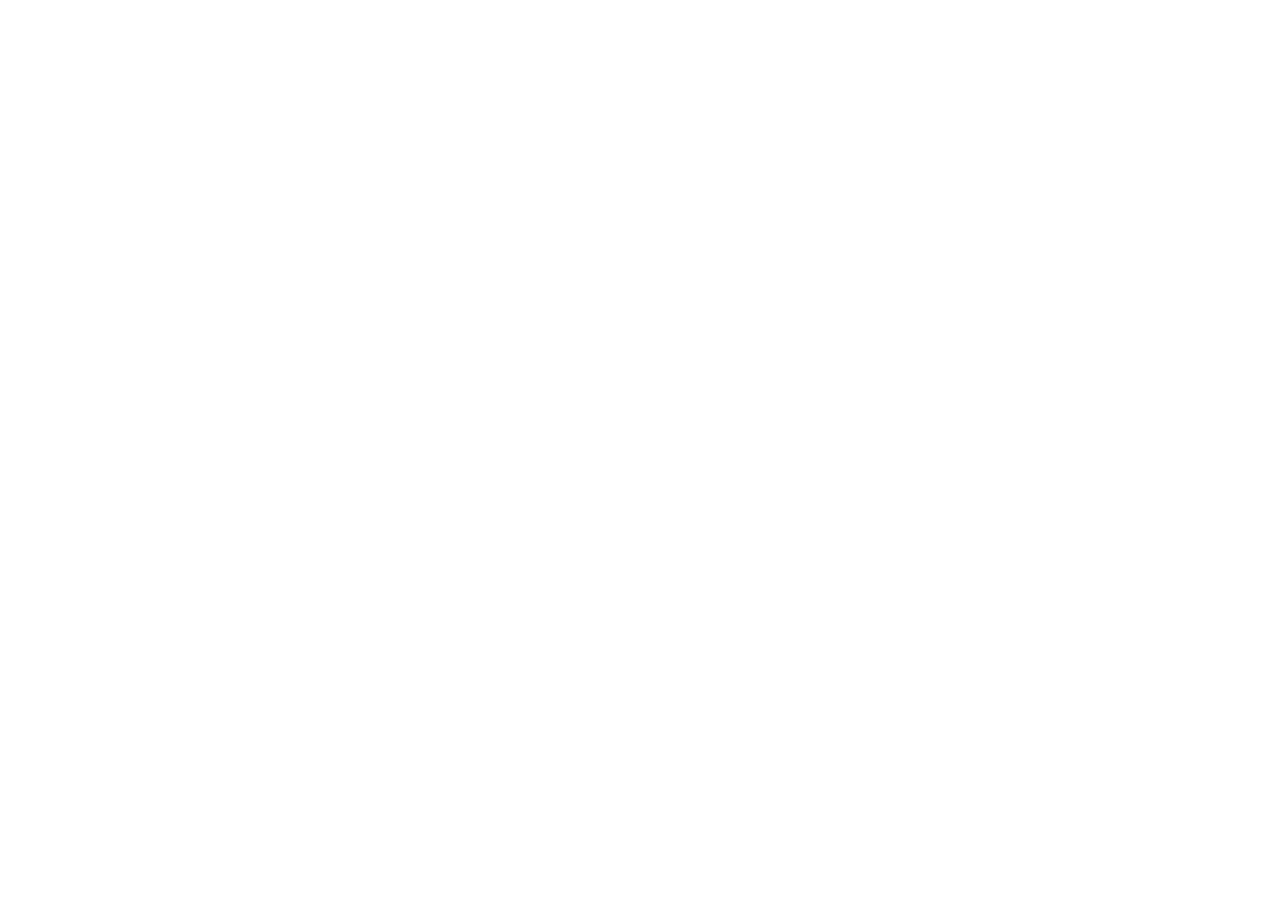
==== index.html @ 74b9115d "skeleton" ====
<!DOCTYPE html>
<html lang="en">
    <head>
        <meta charset="utf-8">
        <meta name="viewport" content="width = device-width, initial-scale=1"/>
        <title>LIFE - Home</title>
        <link rel="stylesheet" href="life.css">
    </head>

    <body>
        
    </body>
</html>
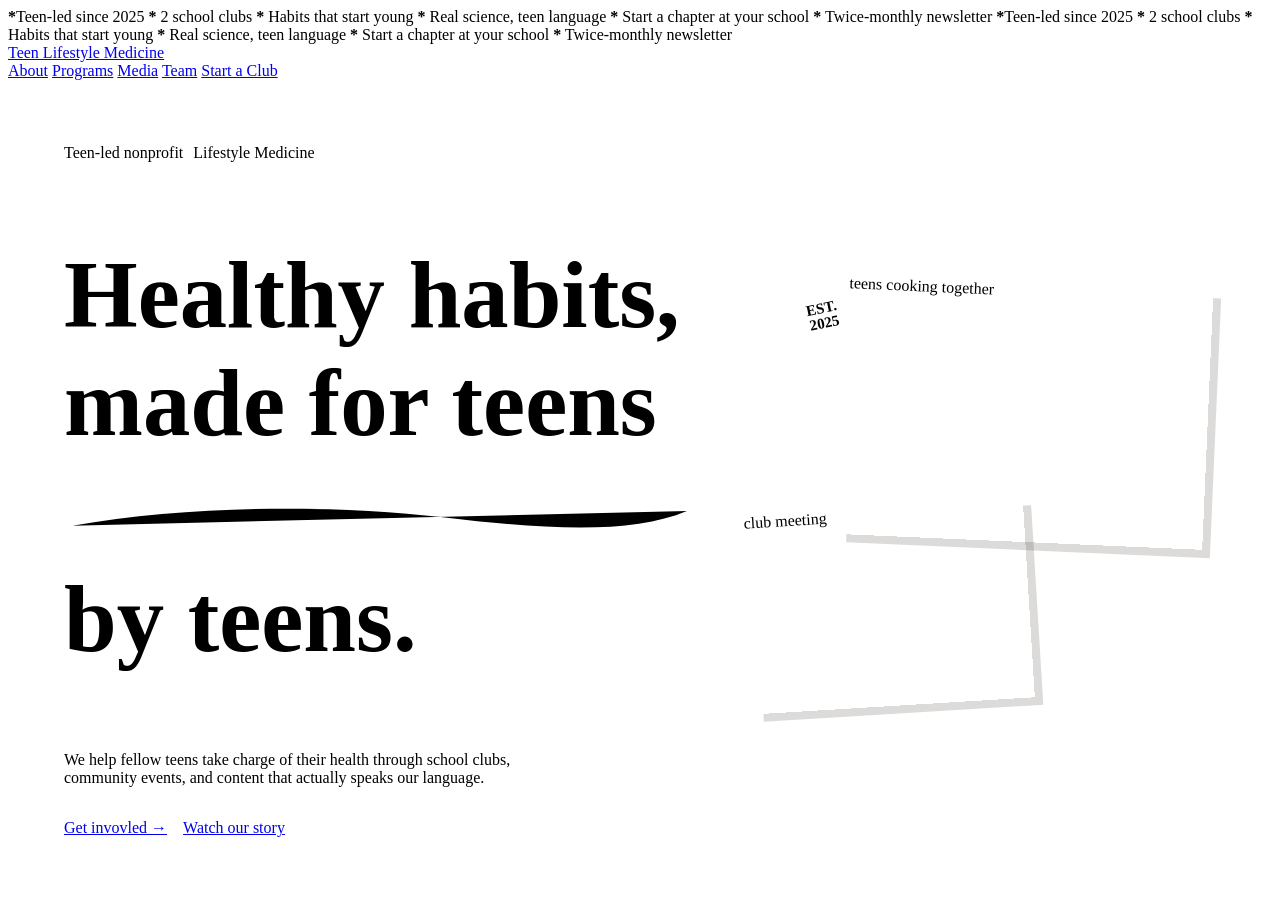
==== commit 169bf74c: "computer decided to be a little shart so i deleted the folder and re cloned it" ====
--- a/index.html
+++ b/index.html
@@ -8,6 +8,53 @@
     </head>
 
     <body>
-        
+        <div class="ticker" aria-hidden="true">
+            <div class="run">
+                <span><b>*</b>Teen-led since 2025 <b>*</b> 2 school clubs <b>*</b> Habits that start young <b>*</b> Real science, teen language <b>*</b> Start a chapter at your school <b>*</b> Twice-monthly newsletter</span>
+                <span><b>*</b>Teen-led since 2025 <b>*</b> 2 school clubs <b>*</b> Habits that start young <b>*</b> Real science, teen language <b>*</b> Start a chapter at your school <b>*</b> Twice-monthly newsletter</span>
+            </div>
+        </div>
+
+        <header class="wrap head">
+            <a class="brand" href="index.html"><span class="mark"></span>Teen Lifestyle Medicine</a>
+            <nav class="nav">
+                <a class="hide-sm" href="about.html">About</a>
+                <a class="hide-sm" href="programs.html">Programs</a>
+                <a class="has-dot" href="media.html">Media</a>
+                <a class="hide-sm" href="team.html">Team</a>
+                <a class="btn sm" href="start-a-club.html">Start a Club</a>
+            </nav>
+        </header>
+
+        <section class="wrap" style="padding:64px 56px 40px; display:grid;grid-template-columns: 1.15fr .85fr; gap:54px;align-items: center;">
+            <div>
+                <div class="rise d1" style="display:flex;gap:10px;margin-bottom:26px;">
+                    <span class="sticker"><span class="dot"></span>Teen-led nonprofit</span>
+                    <span class="sticker sage"><span class="dot"></span>Lifestyle Medicine</span>
+                </div>
+                <h1 class="display rise d2" style="font-size:clamp(50px,7.4vw,98px);">
+                    Healthy habits,<br/>
+                    <span class="mark-u">made for teens<svg viewBox="0 0 300 24" preserveAspectRatio="none"><path d="M4 16 C 60 6, 130 6, 180 12 S 270 20, 296 9" /></svg></span><br />
+                    <span style="color:var(--coral);">by teens.</span>
+                </h1>
+                <p class="lead rised d3" style="margin:30px 0 32px;max-width: 480px;">
+                    We help fellow teens take charge of their health through school clubs, community events, and content that actually speaks our language.
+                </p>
+                <div class="rise d4" style="display:flex;gap:16px;flex-wrap:wrap;align-items:center;">
+                    <a class="btn" href="start-a-club.html">Get invovled →</a>
+                    <a class="btn cream" href="#">Watch our story</a>
+                </div>
+            </div>
+
+            <div class="rise d3" style="position:relative;height:430px;">
+                <div class="photo" style="position:absolute;top:6px;right:8px;width:78%;height:260px;transform:rotate(2.5deg);box-shadow:8px 8px 0 rgba(42,33,27,.16);">
+                    <div class="tape"></div>teens cooking together
+                </div>
+                <div class="photo alt" style="position:absolute;bottom:0;left:0;width:60%;height:200px;transform:rotate(-3.5deg);box-shadow:8px 8px 0 rgba(42,33,27,.16);">
+                    <div class="tape" style="background:rgba(111,163,131,.5);"></div>club meeting
+                </div>
+                <div style="position:absolute;top:-6px;left:6%;background:var(--coral);color:var(--cream);border:2px solid var(--ink);border-radius:50%;width:92px;height:92px;display:flex;align-items:center;justify-content:center;text-align:center;font-family:var(--disp);font-weight:800;font-size:15px;line-height:1;transform:rotate(-12deg);box-shadow:4px 4px 0 var(--ink);">EST.<br />2025</div>
+            </div>
+        </section>
     </body>
 </html>
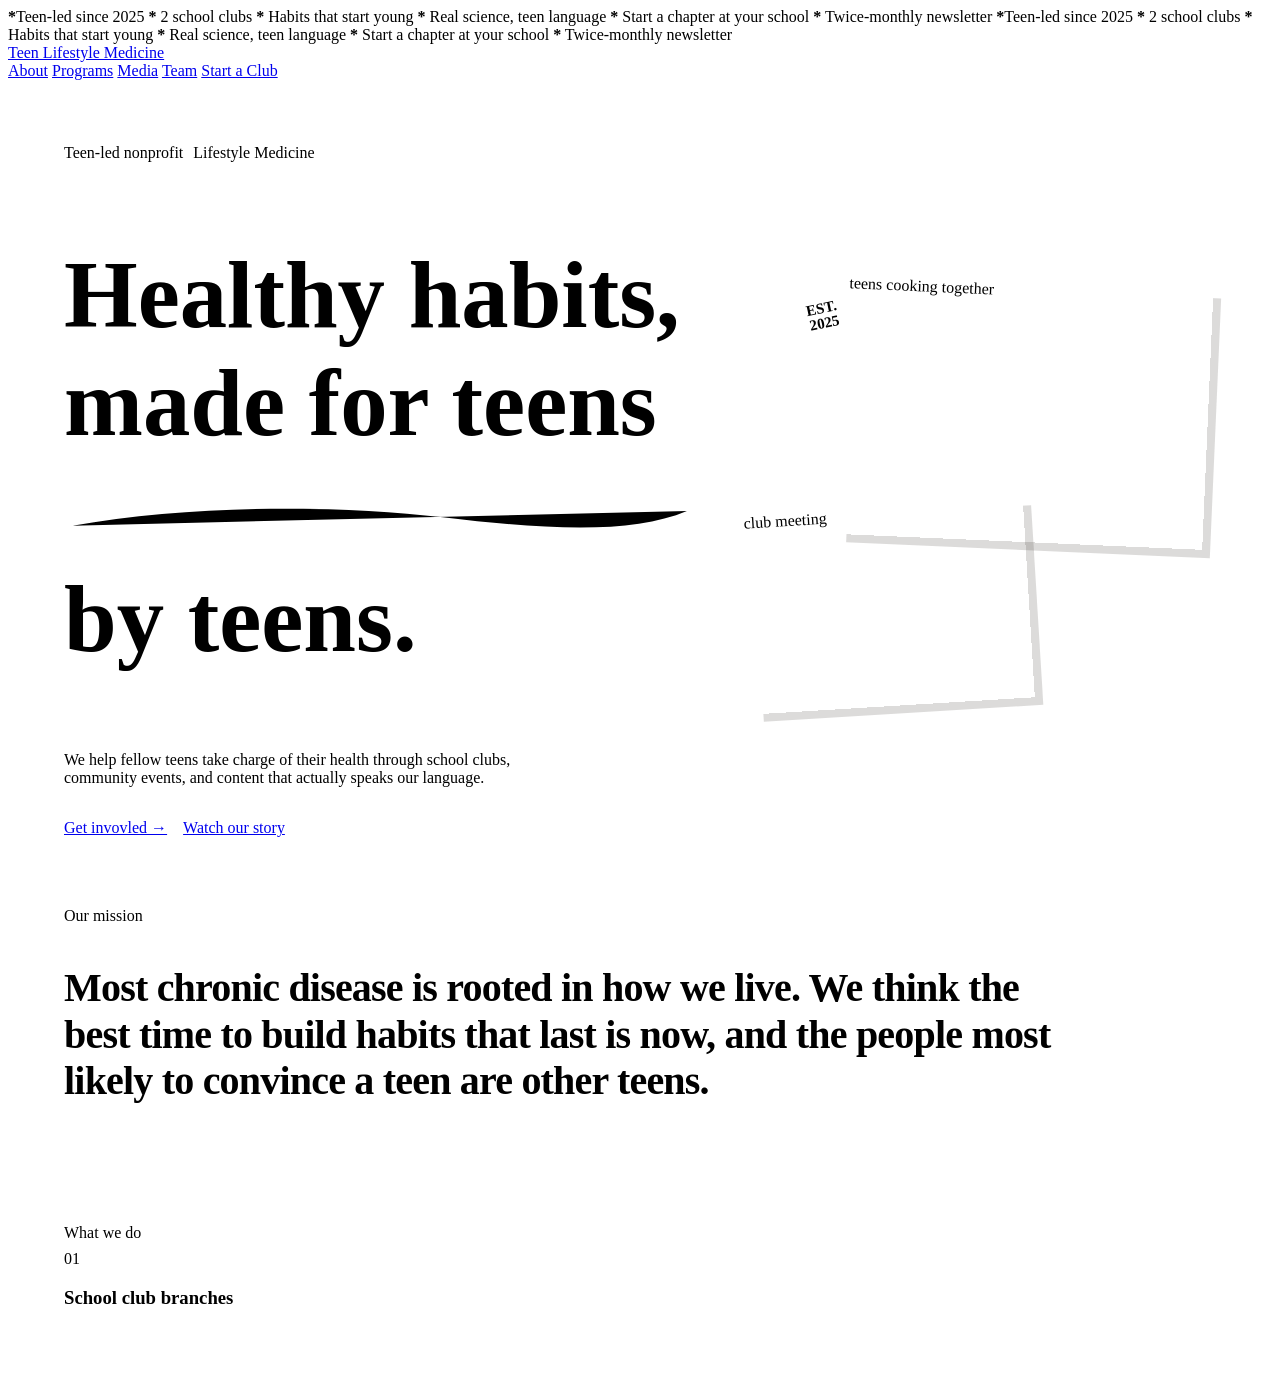
==== commit d4ed5765: "iajwfi wejfaiefjawif aje fja fjafj" ====
--- a/index.html
+++ b/index.html
@@ -8,6 +8,7 @@
     </head>
 
     <body>
+        <!--ticker-->
         <div class="ticker" aria-hidden="true">
             <div class="run">
                 <span><b>*</b>Teen-led since 2025 <b>*</b> 2 school clubs <b>*</b> Habits that start young <b>*</b> Real science, teen language <b>*</b> Start a chapter at your school <b>*</b> Twice-monthly newsletter</span>
@@ -15,6 +16,7 @@
             </div>
         </div>
 
+        <!--header-->
         <header class="wrap head">
             <a class="brand" href="index.html"><span class="mark"></span>Teen Lifestyle Medicine</a>
             <nav class="nav">
@@ -26,6 +28,7 @@
             </nav>
         </header>
 
+        <!--block intro thingy-->
         <section class="wrap" style="padding:64px 56px 40px; display:grid;grid-template-columns: 1.15fr .85fr; gap:54px;align-items: center;">
             <div>
                 <div class="rise d1" style="display:flex;gap:10px;margin-bottom:26px;">
@@ -56,5 +59,24 @@
                 <div style="position:absolute;top:-6px;left:6%;background:var(--coral);color:var(--cream);border:2px solid var(--ink);border-radius:50%;width:92px;height:92px;display:flex;align-items:center;justify-content:center;text-align:center;font-family:var(--disp);font-weight:800;font-size:15px;line-height:1;transform:rotate(-12deg);box-shadow:4px 4px 0 var(--ink);">EST.<br />2025</div>
             </div>
         </section>
+
+<!--mission line-->
+        <section class="wrap" id="about" style="padding:30px 56px 56px;">
+            <div class="rule" style="margin-bottom: 26px;"><span class="kicker">Our mission</span></div>
+            <p class="display" style="font-size:clamp(26px,3.3vw,40px);font-weight:700;line-height:1.16;max-width:1000px;letter-spacing:-.02em;">
+                Most chronic disease is rooted in how we live. We think the best time to build habits that last is <span style="color:var(--coral-deep);">now</span>, and the people most likely to convince a teen are <span style="color:var(--coral-deep);">other teens.</span>
+            </p>
+        </section>
+
+<!--what we do type shi-->
+        <section class="wrap" id="do" style="padding:24px 56px 64px;">
+            <div class="rule" style="margin-bottom:8px;"><span class="kicker">What we do</span></div>
+            <div class="row">
+                <div class="num">01</div>
+                <div>
+                    <h3>School club branches</h3>
+                </div>
+            </div>
+        </section>
     </body>
 </html>
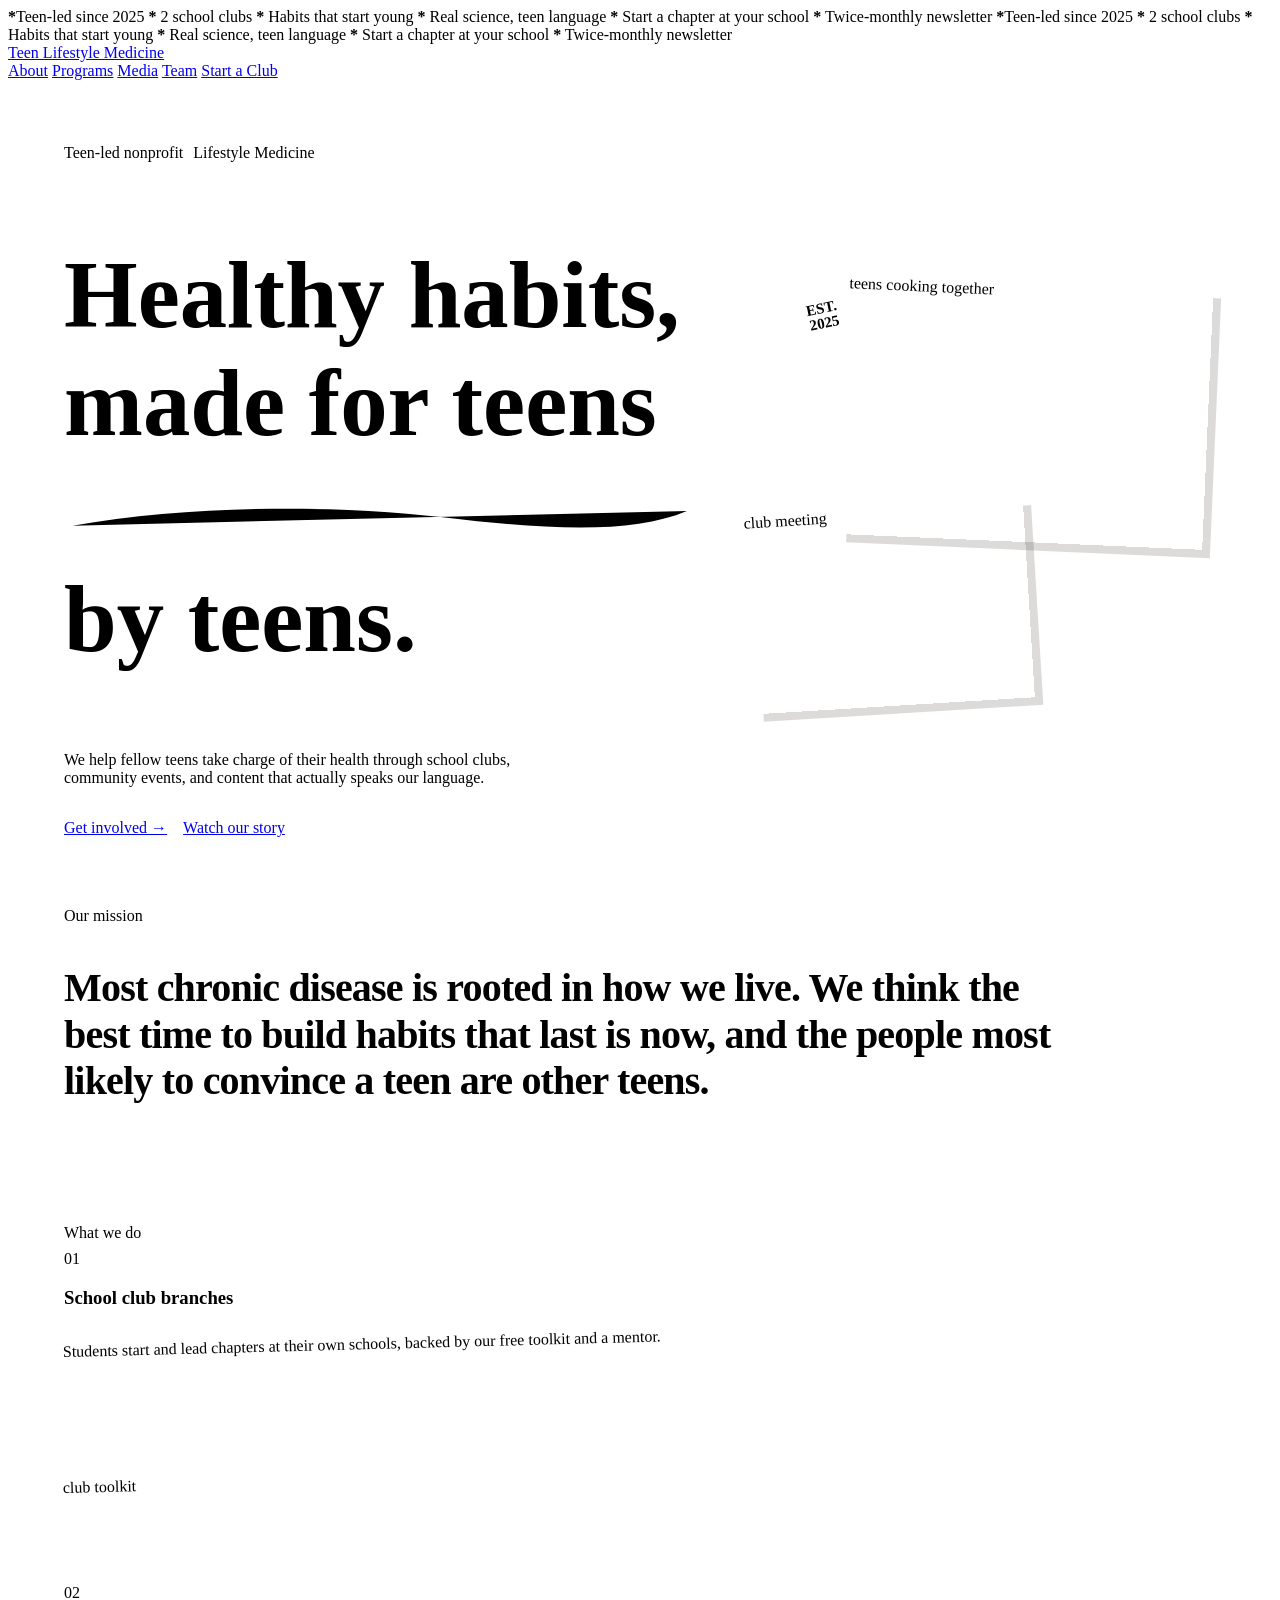
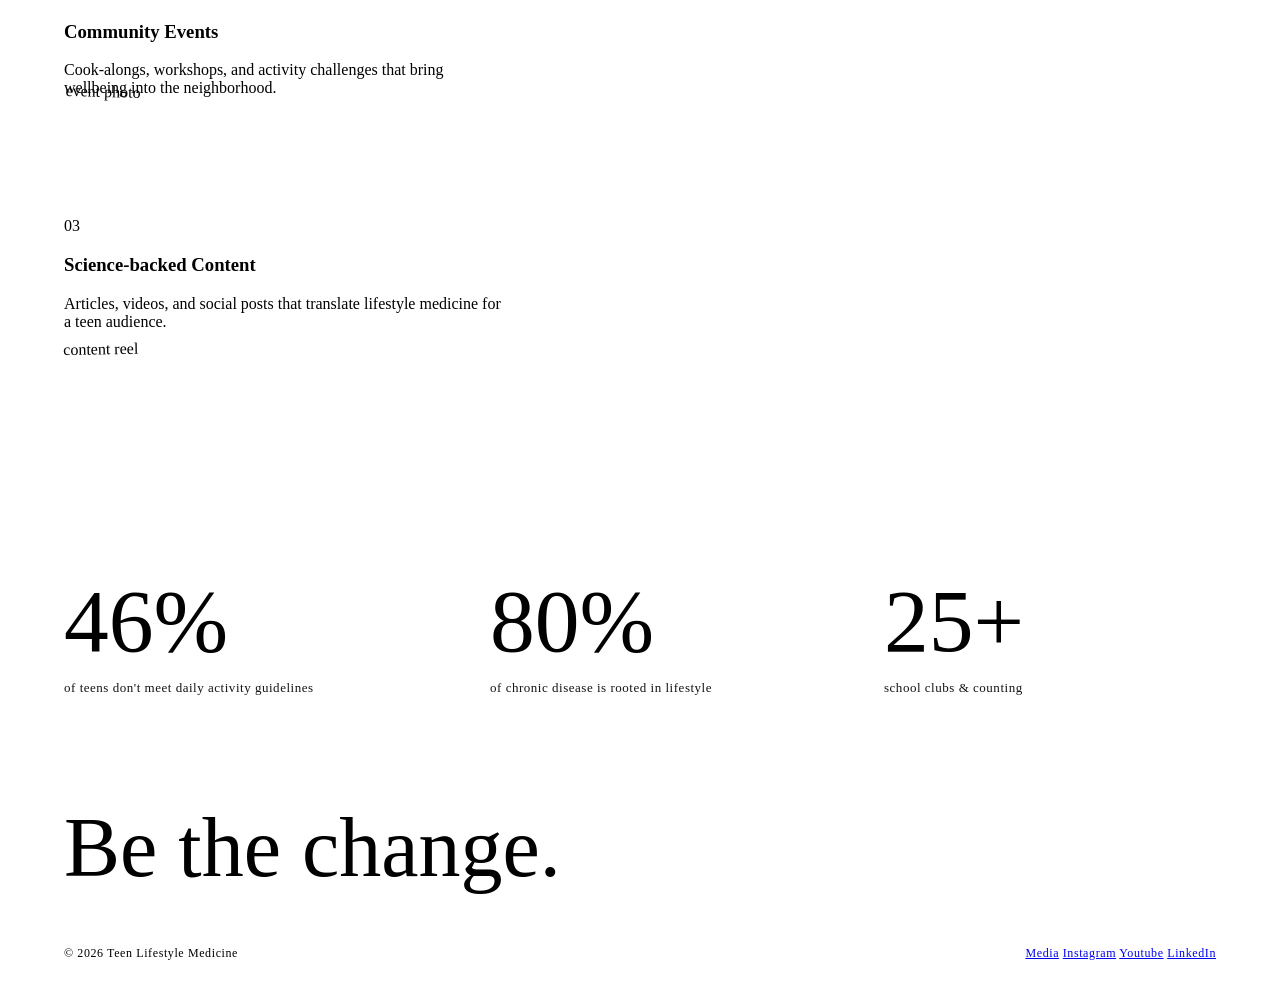
==== commit c9ac1e15: "eff me bro the branches diverged and i had to restart the file creation AGAIN anyways i also died tr" ====
--- a/index.html
+++ b/index.html
@@ -44,7 +44,7 @@
                     We help fellow teens take charge of their health through school clubs, community events, and content that actually speaks our language.
                 </p>
                 <div class="rise d4" style="display:flex;gap:16px;flex-wrap:wrap;align-items:center;">
-                    <a class="btn" href="start-a-club.html">Get invovled →</a>
+                    <a class="btn" href="start-a-club.html">Get involved →</a>
                     <a class="btn cream" href="#">Watch our story</a>
                 </div>
             </div>
@@ -75,8 +75,63 @@
                 <div class="num">01</div>
                 <div>
                     <h3>School club branches</h3>
+                    <p class="muted" style="height:120px;transform:rotate(-1.5deg);">Students start and lead chapters at their own schools, backed by our free toolkit and a mentor.</p>
+                </div>
+                <div class="photo" style="height: 120px;transform:rotate(-1.5deg);">club toolkit</div>
+            </div>
+            <div class="row">
+                <div class="num" style="color:var(--marigold);">02</div>
+                <div>
+                    <h3>Community Events</h3>
+                    <p class="muted" style="margin:0;max-width:440px;"> Cook-alongs, workshops, and activity challenges that bring wellbeing into the neighborhood.</p>
+                </div>
+                <div class="photo alt" style="height:120px;transform:rotate(1.5deg);">event photo</div>
+            </div>
+            <div class="row" style="border-bottom:2px solid var(--ink);">
+                <div class="num" style="color:var(--sage);">03</div>
+                <div>
+                    <h3>Science-backed Content</h3>
+                    <p class="muted" style="margin:0;max-width:440px;">Articles, videos, and social posts that translate lifestyle medicine for a teen audience.</p>
+                </div>
+                <div class="photo" style="height:120px;transform:rotate(-1deg);">content reel</div>
+            </div>
+        </section>
+
+        <!--stats section-->
+        <section style="background:var(--coral);border-top:2px solid var(--ink);border-bottom:2px solid var(--ink);color:var(--cream);">
+            <div class="wrap" style="padding:54px 56px; display:grid;grid-template-columns: repeat(3,1fr);gap:30px;">
+                <div>
+                    <div class="display" style="font-size:clamp(56px,7vw,92px);">46%</div>
+                    <div style="font-family:var(--mono);font-size:13px;letter-spacing:.04em;line-height:1.5;margin-top:6px;opacity:.92;">of teens don't meet daily activity guidelines</div>
+                </div>
+                <div style="border-left:2px solid rgba(255,252,247,.4);padding-left:30px;">
+                    <div class="display" style="font-size:clamp(56px,7vw,92px);">80%</div>
+                    <div style="font-family:var(--mono);font-size:13px;letter-spacing:.04em;line-height:1.5;margin-top:6px;opacity:.92;">of chronic disease is rooted in lifestyle</div>
+                </div>
+                <div style="border-left:2px solid rgba(255,252,247,.4);padding-left:30px;">
+                    <div class="display" style="font-size:clamp(56px,7vw,92px);">25+</div>
+                    <div style="font-family:var(--mono);font-size:13px;letter-spacing:.04em;line-height:1.5;margin-top:6px;opacity:.92;">school clubs &amp; counting</div>
                 </div>
             </div>
         </section>
+
+        <!--prob adding newsletter here later-->
+
+        <!--footer-->
+        <footer style="border-top:2px solid var(--ink);">
+            <div class="wrap" style="padding:48px 56px 30px;">
+                <div class="foot-word" style="font-size:clamp(40px,7vw,84px);">Be the change.</div>
+                <div style="display:flex;justify-content:space-between;align-items:center;margin-top:28px;padding-top:22px;border-top:2px solid var(--line);flex-wrap:wrap;gap:14px;font-family:var(--mono);font-size:12px;letter-spacing:.05em;color:var(--sub);">
+                    <span>© 2026 Teen Lifestyle Medicine</span>
+                    <span style="display:flfex;gap:20px;">
+                        <a href="media.html">Media</a>
+                        <a href="#">Instagram</a>
+                        <a href="#">Youtube</a>
+                        <a href="#">LinkedIn</a>
+                    </span>
+                </div>
+            </div>
+        </footer>
+
     </body>
 </html>
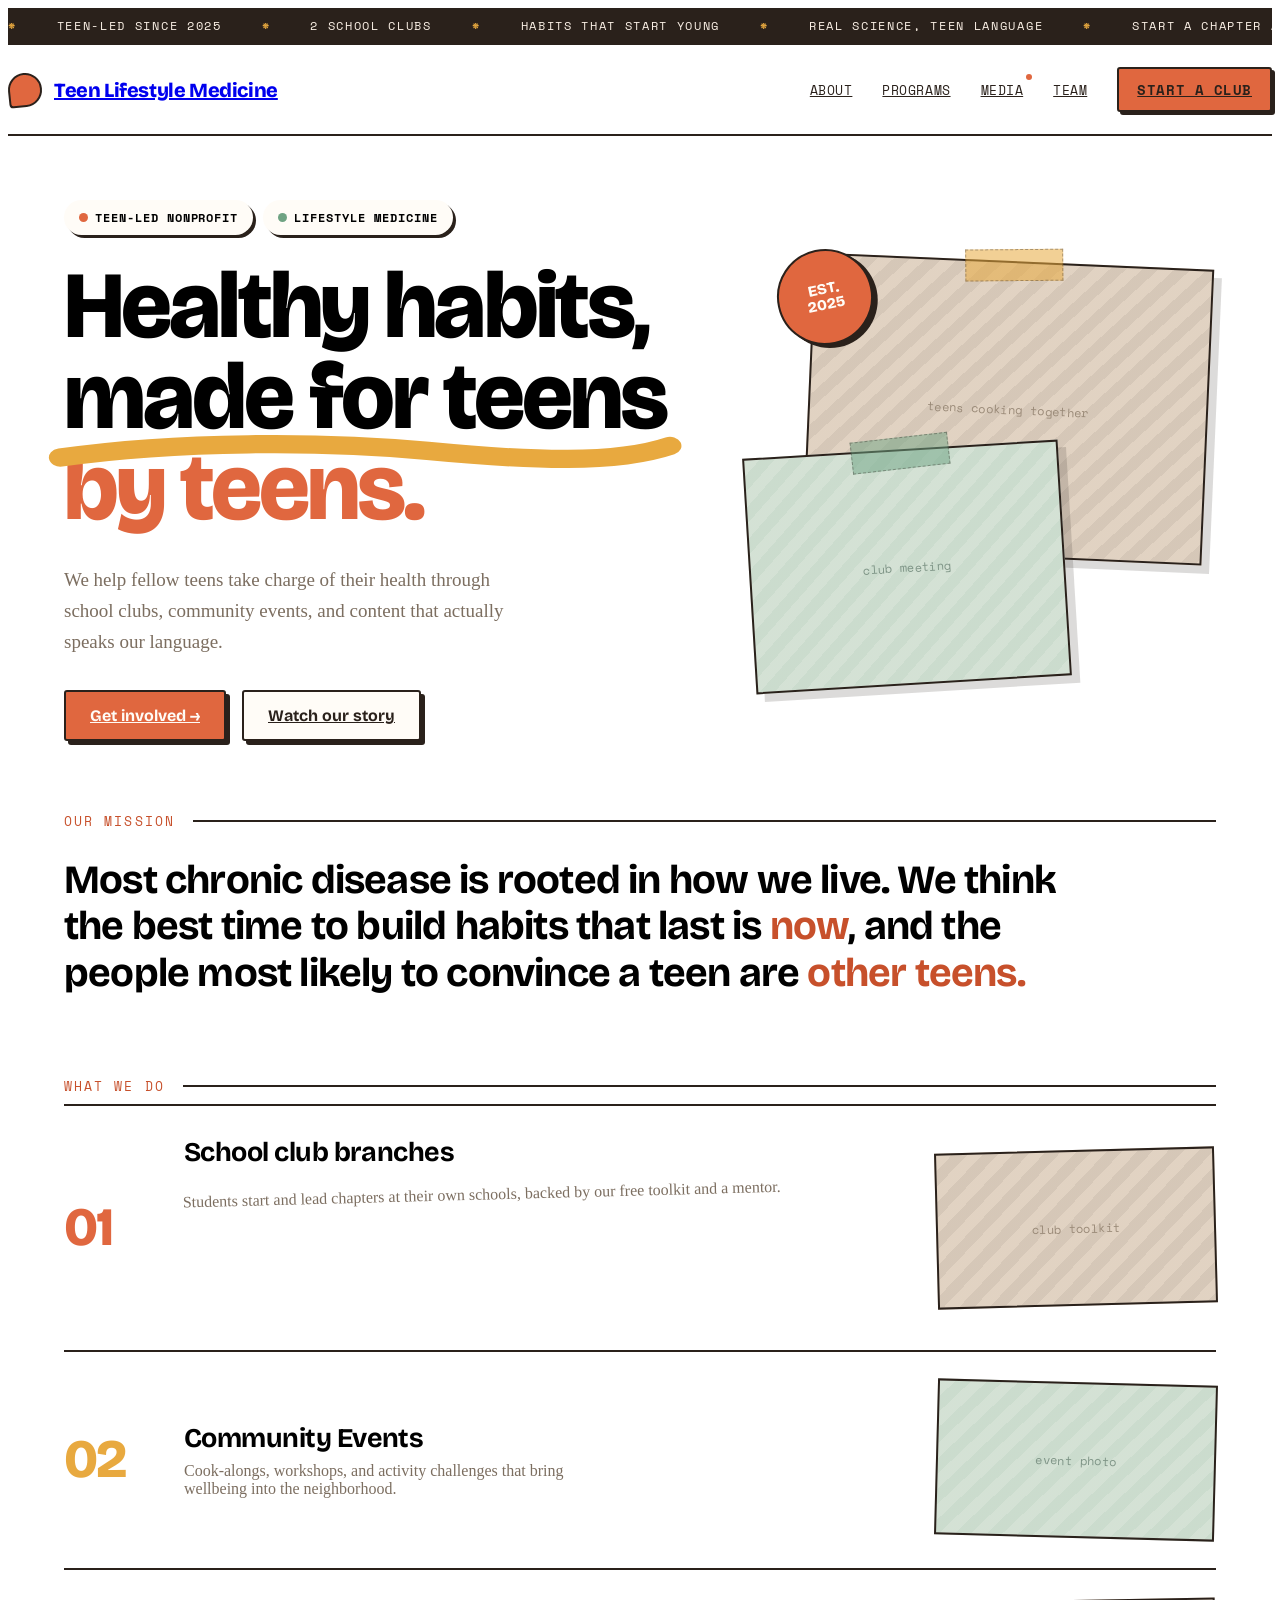
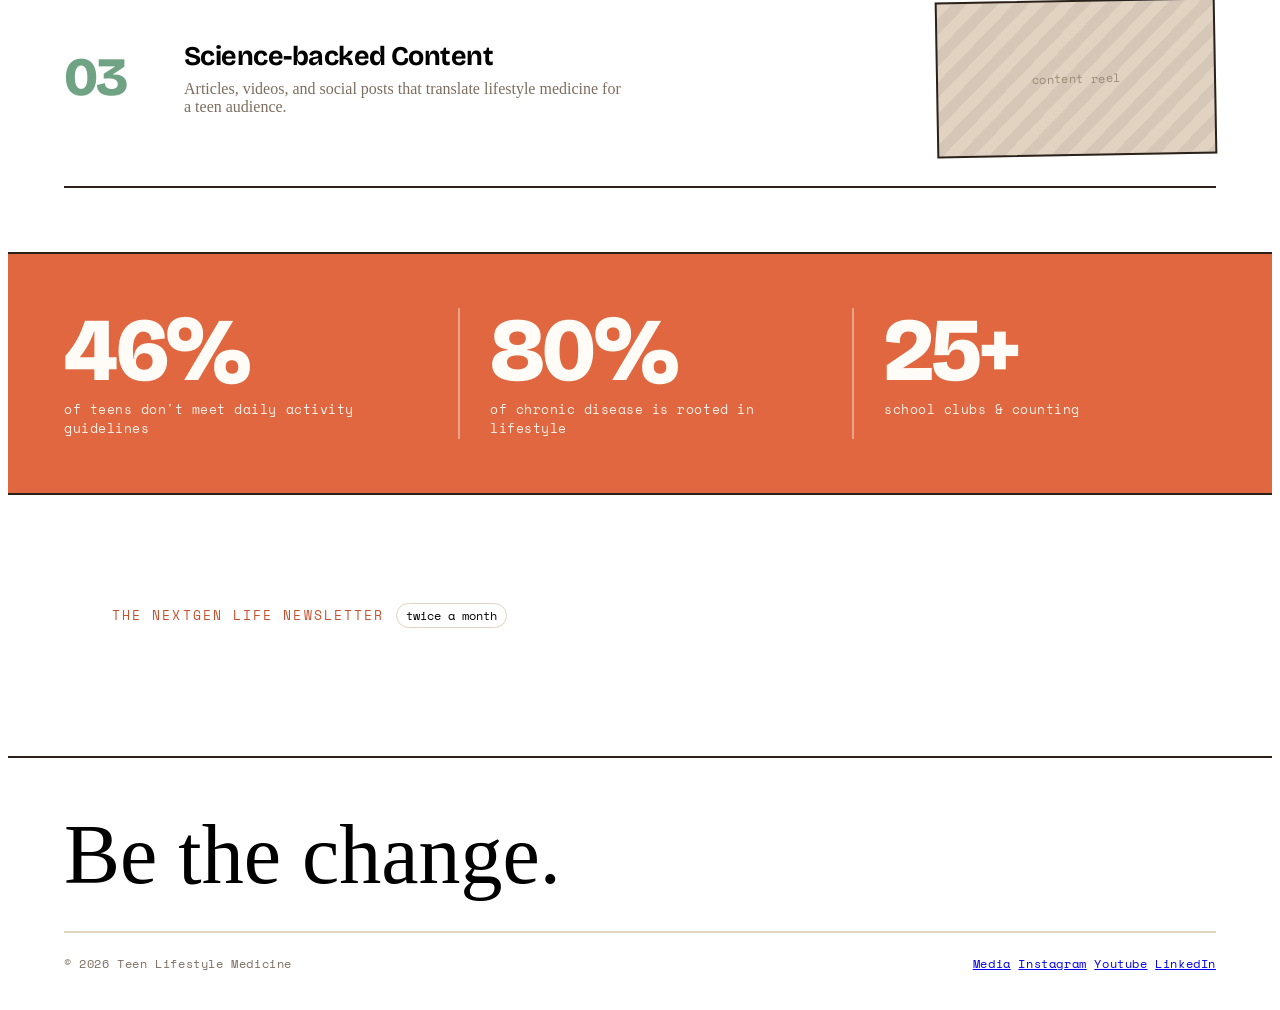
==== commit 6507f44e: "update name and starting newsletter" ====
--- a/index.html
+++ b/index.html
@@ -3,7 +3,7 @@
     <head>
         <meta charset="utf-8">
         <meta name="viewport" content="width = device-width, initial-scale=1"/>
-        <title>LIFE - Home</title>
+        <title>NextGen LIFE - Home</title>
         <link rel="stylesheet" href="life.css">
     </head>
 
@@ -115,7 +115,18 @@
             </div>
         </section>
 
-        <!--prob adding newsletter here later-->
+        <!--newsletter-->
+        <section class="wrap" style="padding: 64px 56px;">
+            <div class="coupon" style="padding: 44px 48px; display: grid; grid-template-columns:1fr 300px; gap: 40px;align-items:center;">
+                <div>
+                    <div style="display:flex;align-items:center;gap:12px;margin-bottom:16px;">
+                        <span class="kicker">The NextGen LIFE Newsletter</span>
+                        <span style="font-family:var(--mono);font-size:12px;color:ar(--sub);border:1px solid var(--line); padding: 3px 9px; border-radius: 999px;">twice a month</span>
+                    </div>
+                    <h2></h2>
+                </div>
+            </div>
+        </section>
 
         <!--footer-->
         <footer style="border-top:2px solid var(--ink);">
--- a/life.css
+++ b/life.css
@@ -0,0 +1,336 @@
+/* da essentiales */
+@import url('https://fonts.googleapis.com/css2?family=Bricolage+Grotesque:opsz,wght@12..96,500;12..96,700;12..96,800&family=Hanken+Grotesk:wght@400;500;600;700&family=Space+Mono:wght@400;700&display=swap');
+
+:root {
+    --paper: #FBF1E6;
+    --ink: #2A211B;
+    --sub: #7C6E60;
+    --coral: #E0673F;
+    --coral-deep: #C7502B;
+    --marigold: #E8A93F;
+    --sage: #6FA383;
+    --line: #E2D4C2;
+    --cream: #FFFCF7;
+    --disp: "Bricolage Grotesque", system-ui, sans-serif;
+    --body: "Hanken Grotesk", system-ui, sans-serif;
+    --mono: "Space Mono", ui-monospace, monospace;
+    --accent: #E0673F;
+    --band: #C7502B;
+}
+
+
+/* ticker styling */
+.ticker {
+    background: var(--ink);
+    color: var(--paper);
+    overflow: hidden;
+    border-bottom: 2px solid var(--ink);
+}
+.ticker .run {
+    display: inline-flex;
+    gap: 40px;
+    white-space: nowrap;
+    padding: 9px 0;
+    font-family: var(--mono);
+    font-size: 12px;
+    letter-spacing: .14em;
+    text-transform: uppercase;
+    animation: marg 28s linear infinite;
+}
+.ticker .run span {
+    display: inline-flex;
+    gap: 40px;
+}
+.ticker .run b {
+    color: var(--marigold);
+    font-weight: 700;
+}
+
+@keyframes marq {
+    from {transform: translateX(0);}
+    to {transform: translateX(50%);}
+}
+
+/* gotta make it accessible */
+@media (prefers-reduced-motion: reduce) {
+    .ticker .run {
+        animation: none;
+    }
+}
+
+
+/* header */
+.head {
+    display: flex;
+    align-items: center;
+    justify-content: space-between;
+    padding: 22px 0;
+    border-bottom: 2px solid var(--ink);
+}
+
+.brand {
+    display: flex;
+    align-items: center;
+    gap: 12px;
+    font-family: var(--disp);
+    font-weight: 800;
+    font-size: 20px;
+    letter-spacing: -.02em;
+}
+
+.mark {
+    width: 30px;
+    height: 30px;
+    background: var(--coral);
+    border: 2px solid var(--ink);
+    border-radius: 50% 50% 50% 4px;
+    transform: rotate(-6deg);
+    flex: 0 0 auto;
+}
+
+.nav {
+    display: flex;
+    align-items: center;
+    gap: 30px;
+}
+.nav a {
+    font-family: var(--mono);
+    font-size: 13px;
+    letter-spacing: .04em;
+    text-transform: uppercase;
+    color: var(--ink);
+    position: relative;
+}
+.nav a:hover {
+    color: var(--coral-deep);
+}
+.nav a.has-dot::after {
+    content: "";
+    position: absolute;
+    top: -6px;
+    right: -9px;
+    width: 6px;
+    height: 6px;
+    border-radius: 50%;
+    background: var(--coral);
+}
+
+@media (max-width: 760px) {
+    .nav .hide-sm {
+        display: none;
+    }
+}
+
+
+/* buttons */
+.btn {
+    display: inline-flex;
+    align-items: center;
+    gap: 9px;
+    font-family: var(--disp);
+    font-weight: 700;
+    font-size: 16px;
+    padding: 14px 24px;
+    border: 2px solid var(--ink);
+    background: var(--coral);
+    color: var(--cream);
+    box-shadow: 4px 4px 0 var(--ink);
+    cursor: pointer;
+    transition: transform .12s, box-shadow .12s;
+    border-radius: 3px;
+}
+.btn:hover {
+    transform: translate(-2px, -2px);
+    box-shadow: 6px 6px 0 var(--ink);
+}
+.btn:active {
+    transform: translate(2px, 2px);
+    box-shadow: 1px 1px 0 var(--ink);
+}
+.btn.ink {
+    background: var(--ink);
+    color: var(--cream);
+}
+.btn.cream {
+    background: var(--cream);
+    color: var(--ink);
+}
+.btn.sm {
+    font-size: 14px;
+    padding: 10px 18px;
+    box-shadow: 3px 3px 0 var(--ink);
+}
+
+/* display gen */
+.kicker {
+    font-family: var(--mono);
+    font-size:13px;
+    letter-spacing: .16em;
+    text-transform: uppercase;
+    color: var(--coral-deep);
+}
+
+.display {
+    font-family: var(--disp);
+    font-weight: 800;
+    letter-spacing: -0.03em;
+    line-height: .96;
+    margin: 0;
+}
+
+.h2 {
+    font-family: var(--disp);
+    font-weight: 800;
+    letter-spacing: -0.02em;
+    line-height: 1.02;
+    margin: 0;
+    font-size: clamp(34px, 4.6vw, 52px);
+}
+
+.lead {
+    font-size: 19px;
+    line-height: 1.65;
+    color: var(--sub);
+}
+
+.muted {
+    color: var(--sub);
+}
+
+/* squiggly wiggly sir wiggleston */
+.mark-u {
+    position: relative;
+    white-space: nowrap;
+}
+.mark-u svg {
+    position: absolute;
+    left: -2%;
+    bottom: -0.18em;
+    width: 104%;
+    height: .42em;
+    overflow: visible;
+}
+.mark-u svg path {
+    stroke: var(--marigold);
+    stroke-width: 11;
+    fill:none;
+    stroke-linecap: round;
+}
+
+/* taped photo esthetic */
+.photo {
+    position: relative;
+    background: #EFE0CF;
+    border: 2px solid var(--ink);
+    background-image: repeating-linear-gradient(135deg, rgba(42,33,27,.07) 0 11px, rgba(42,33,27,.13) 11px 22px);
+    display: flex;
+    align-items: center;
+    justify-content: center;
+    text-align: center;
+    font-family: var(--mono);
+    font-size: 12px;
+    letter-spacing: 0.03em;
+    color: #9a8a78;
+    text-transform: lowercase;
+    padding: 16px;
+}
+.photo.alt {
+    background: #E2EAE0;
+    background-image: repeating-linear-gradient(135deg, rgba(111,163,131,.12) 0 11px, rgba(111,163,131,.2) 11px 22px);
+    color: #7e9486;
+}
+
+.tape {
+    position: absolute;
+    width: 96px;
+    height: 30px;
+     background: rgba(232,169,63,.55);
+     border: 1px dashed rgba(42,33,27,.35);
+     top: -14px;
+     left: 50%;
+     transform: translateX(-50%) rotate(-3deg);
+}
+
+/*kickker rules */
+.rule {
+    display: flex;
+    align-items: center;
+    gap: 18px;
+}
+.rule::after {
+    content: "";
+    flex: 1;
+    height: 2px;
+    background: var(--ink);
+}
+
+/* sitcker */
+.sticker {
+    display: inline-flex;
+    align-items: center;
+    gap: 7px;
+    font-family: var(--mono);
+    font-weight: 700;
+    font-size: 12px;
+    letter-spacing: 0.08em;
+    text-transform: uppercase;
+    padding: 9px 15px;
+    border: 2px soldi var(--ink);
+    background: var(--cream);
+    border-radius: 999px;
+    box-shadow: 3px 3px 0 var(--ink);
+}
+.sticker .dot {
+    width: 9px;
+    height: 9px;
+    border-radius: 50%;
+    background: var(--coral);
+}
+.sticker.sage .dot {
+    background: var(--sage);
+}
+
+.masthead .sticker {
+    background: transparent;
+    color: var(--cream);
+    border-color: rgba(255,252,247,.55);
+    box-shadow: none;
+}
+.masthead .sticker:hover {
+    border-color: var(--cream);
+}
+
+/* editorial row */
+.row {
+    display: grid;
+    grid-template-columns: 90px 1fr 280px;
+    gap: 30px;
+    align-items: center;
+    padding: 30px 0;
+    border-top: 2px solid var(--ink);
+}
+.row .num {
+    font-family: var(--disp);
+    font-weight: 800;
+    font-size: 54px;
+    line-height: 1;
+    color: var(--coral);
+    -webkit-text-stroke: 0;
+    letter-spacing: -0.03em;
+}
+.row h3 {
+    font-family: var(--disp);
+    font-weight: 700;
+    font-size: 27px;
+    margin: 0 0 8px;
+    letter-spacing: -0.02em;
+}
+
+@media (max-width: 760px) {
+    .row {
+        grid-template-columns: 60px 1fr;
+    }
+    .row .photo {
+        display: none;
+    }
+}
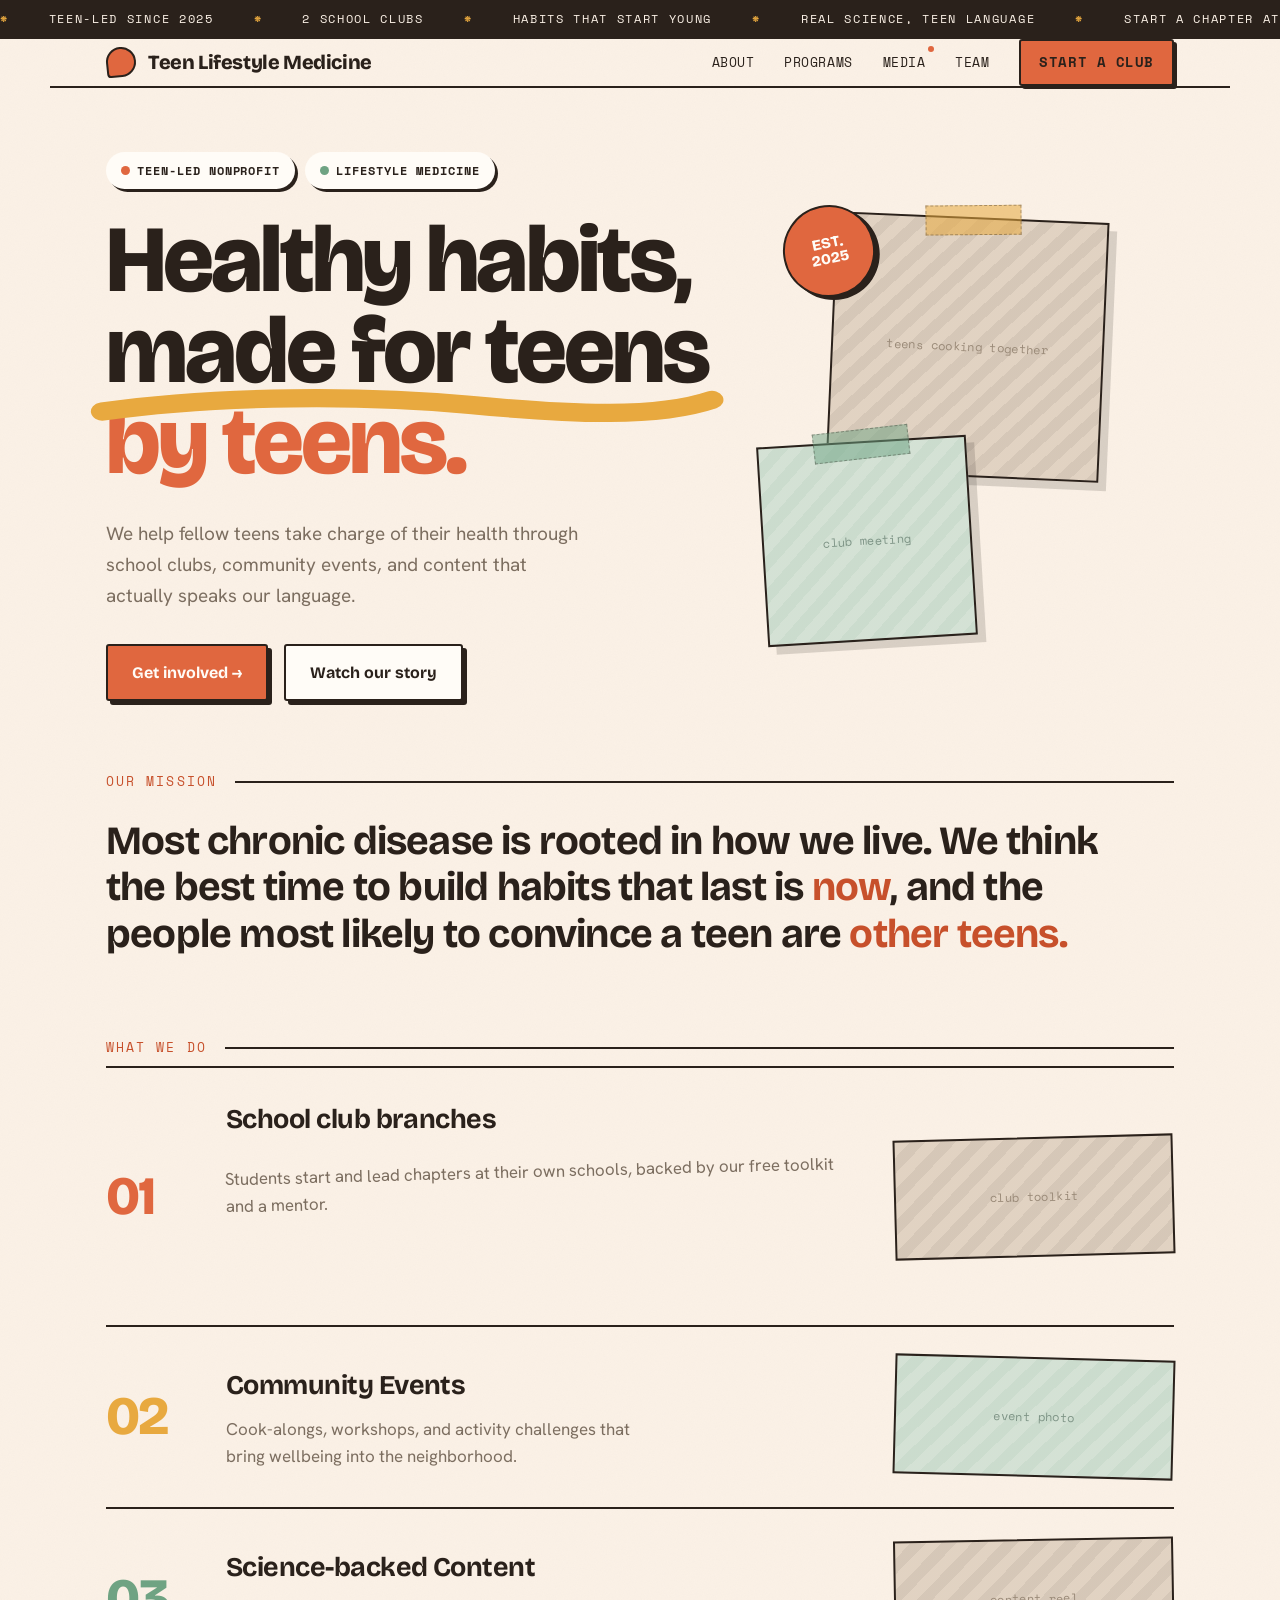
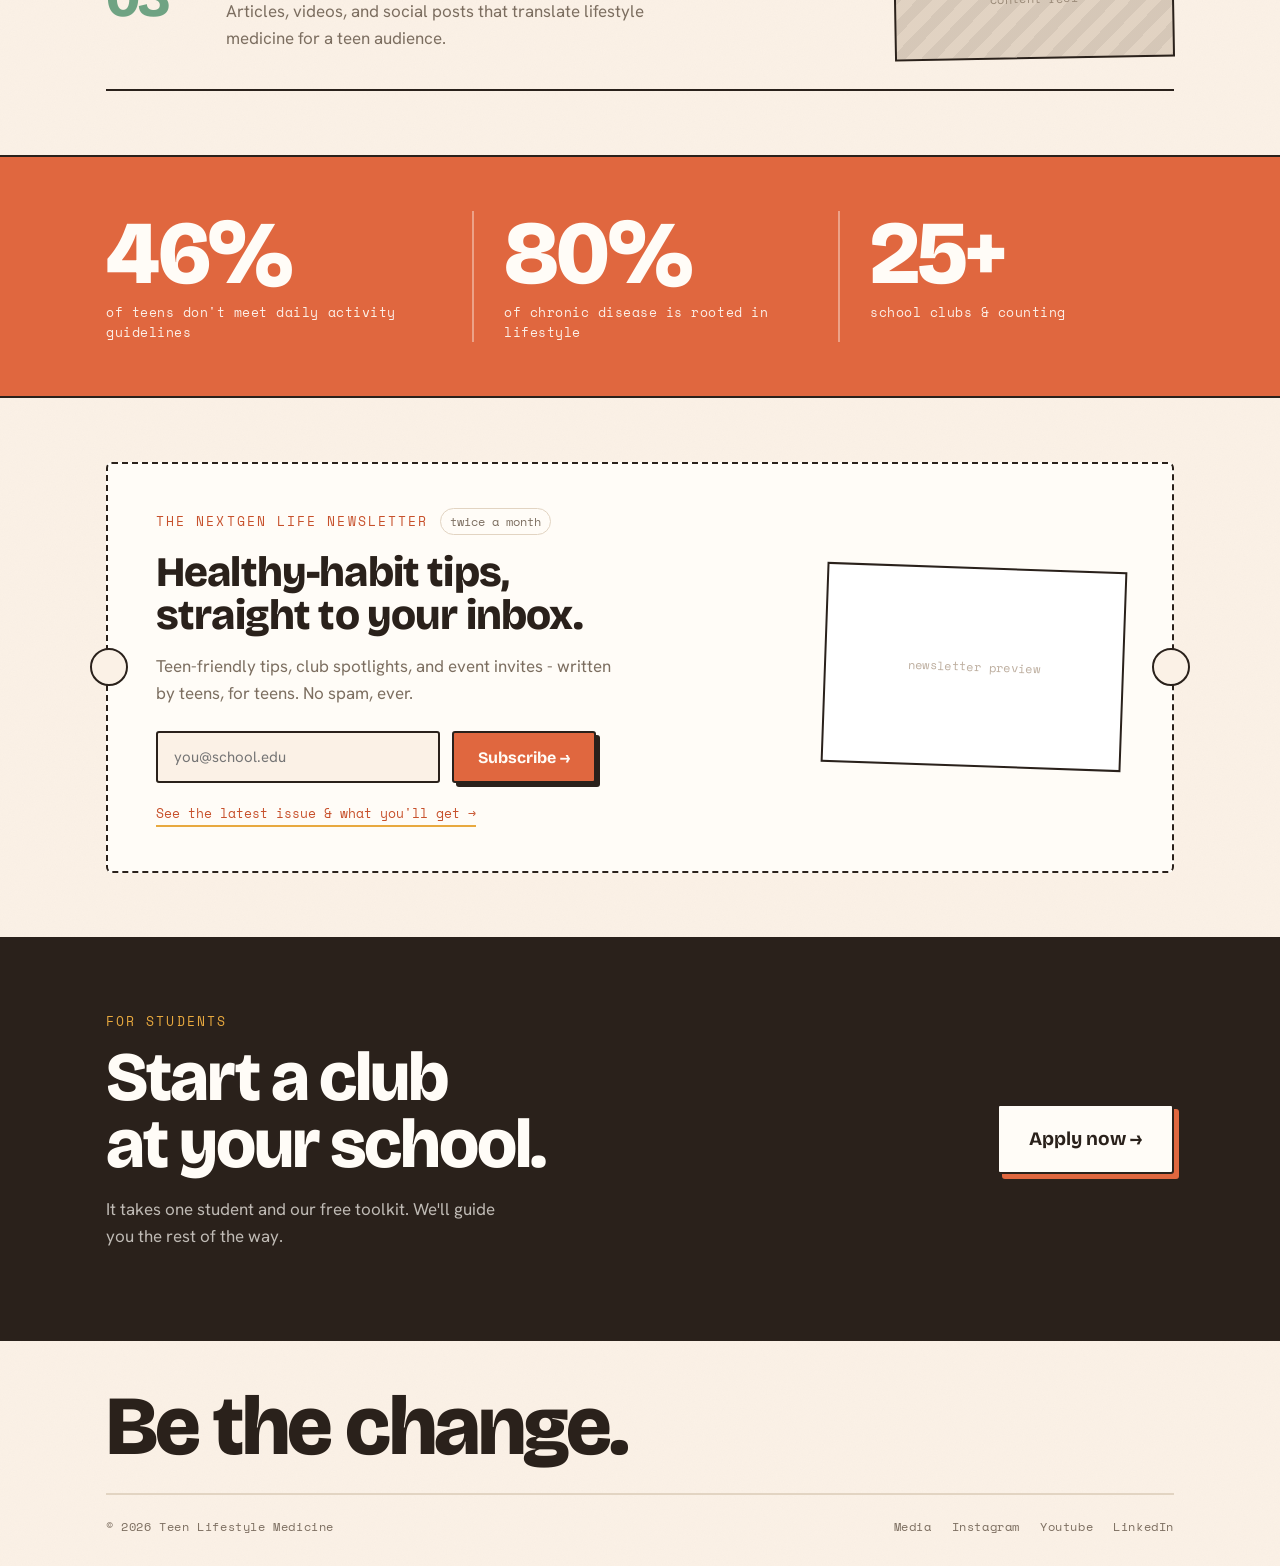
==== commit f2e81b25: "fixed some linking and aesthetic issues. also updated css and changed some parts to look better." ====
--- a/index.html
+++ b/index.html
@@ -40,7 +40,7 @@
                     <span class="mark-u">made for teens<svg viewBox="0 0 300 24" preserveAspectRatio="none"><path d="M4 16 C 60 6, 130 6, 180 12 S 270 20, 296 9" /></svg></span><br />
                     <span style="color:var(--coral);">by teens.</span>
                 </h1>
-                <p class="lead rised d3" style="margin:30px 0 32px;max-width: 480px;">
+                <p class="lead rise d3" style="margin:30px 0 32px;max-width: 480px;">
                     We help fellow teens take charge of their health through school clubs, community events, and content that actually speaks our language.
                 </p>
                 <div class="rise d4" style="display:flex;gap:16px;flex-wrap:wrap;align-items:center;">
@@ -121,10 +121,29 @@
                 <div>
                     <div style="display:flex;align-items:center;gap:12px;margin-bottom:16px;">
                         <span class="kicker">The NextGen LIFE Newsletter</span>
-                        <span style="font-family:var(--mono);font-size:12px;color:ar(--sub);border:1px solid var(--line); padding: 3px 9px; border-radius: 999px;">twice a month</span>
+                        <span style="font-family:var(--mono);font-size:12px;color:var(--sub);border:1px solid var(--line); padding: 3px 9px; border-radius: 999px;">twice a month</span>
                     </div>
-                    <h2></h2>
+                    <h2 class="h2" style="font-size:clamp(30px,3.6vw,42px);">Healthy-habit tips,<br>straight to your inbox.</h2>
+                    <p class="muted" style="margin:16px 0 24px;max-width:460px;">Teen-friendly tips, club spotlights, and event invites - written by teens, for teens. No spam, ever.</p>
+                    <form action="https://embeds.beehiiv.com/78764560-13d5-49b3-940d-9629dc28395a" method="post" target="_blank" style="display:flex;gap:12px;flex-wrap:wrap;max-width:440px;">
+                        <input class="field" type="email" name="email" placeholder="you@school.edu" aria-label="Email address" required style="flex:1;min-width:200px;" />
+                        <button class="btn" type="submit">Subscribe →</button>
+                    </form>
+                    <div style="margin-top:16px;"><a href="TLM Media.html" style="font-family:var(--mono);font-size:13px;color:var(--coral-deep);border-bottom:2px solid var(--marigold);padding-bottom:2px;">See the latest issue &amp; what you'll get →</a></div>
                 </div>
+                <div class="photo plain" style="height:200px;transform:rotate(2deg);background:#fff;background-image:none;border-style:solid;color:#bdae9f;">newsletter preview</div>
+            </div>
+        </section>
+
+        <!--cta-->
+        <section style="border-top:2px solid var(--ink);background:var(--ink);color:var(--cream);">
+            <div class="wrap" style="padding:72px 56px;display:flex;justify-content:space-between;align-items:center;gap:40px;flex-wrap:wrap;">
+                <div>
+                    <div class="kicker" style="color:var(--marigold);margin-bottom:14px;">For students</div>
+                    <h2 class="display" style="font-size:clamp(40px,5.4vw,72px);color:var(--cream);">Start a club<br />at your school.</h2>
+                    <p style="color:rgba(255,252,247,.7);max-width:420px;margin-top:18px;">It takes one student and our free toolkit. We'll guide you the rest of the way.</p>
+                </div>
+                <a class="btn cream" href="start-a-club.html" style="font-size:19px;padding:18px 30px;box-shadow:5px 5px 0 var(--coral);">Apply now →</a>
             </div>
         </section>
 
@@ -134,7 +153,7 @@
                 <div class="foot-word" style="font-size:clamp(40px,7vw,84px);">Be the change.</div>
                 <div style="display:flex;justify-content:space-between;align-items:center;margin-top:28px;padding-top:22px;border-top:2px solid var(--line);flex-wrap:wrap;gap:14px;font-family:var(--mono);font-size:12px;letter-spacing:.05em;color:var(--sub);">
                     <span>© 2026 Teen Lifestyle Medicine</span>
-                    <span style="display:flfex;gap:20px;">
+                    <span style="display:flex;gap:20px;">
                         <a href="media.html">Media</a>
                         <a href="#">Instagram</a>
                         <a href="#">Youtube</a>
--- a/life.css
+++ b/life.css
@@ -333,4 +333,293 @@
     .row .photo {
         display: none;
     }
+}
+
+/* subpage accent colors*/
+.pg-about {
+    --accent: #6FA383;
+    --band: #57896C;
+}
+.pg-programs {
+    --accent: #E8A93F;
+    --band: #BC7A1B;
+}
+.pg-team {
+    --accent: #5E8CA8;
+    --band: #4F7990;
+}
+.pg-club {
+    --accent: #C25B72;
+    --band: #AF4A61;
+}
+.pg-media {
+    --accent: #3F9E8C;
+    --band: #347C6E;
+}
+
+
+* {
+    box-sizing: border-box;
+}
+html, body {
+    margin: 0;
+}
+body {
+    background: var(--paper);
+    color: var(--ink);
+    font-family: var(--body);
+    font-size: 17px;
+    line-height: 1.6;
+    -webkit-font-smoothing: antialiased;
+    background-image: url("data:image/svg+xml,%3Csvg xmlns='http://www.w3.org/2000/svg' width='160' height='160'%3E%3Cfilter id='n'%3E%3CfeTurbulence type='fractalNoise' baseFrequency='0.85' numOctaves='2' stitchTiles='stitch'/%3E%3CfeColorMatrix type='saturate' values='0'/%3E%3C/filter%3E%3Crect width='100%25' height='100%25' filter='url(%23n)' opacity='0.035'/%3E%3C/svg%3E");
+}
+a {
+    color: inherit;
+    text-decoration: none;
+}
+.wrap {
+    max-width: 1180px;
+    margin: 0 auto;
+    padding: 0 56px;
+}
+@media (max-width: 760px) {
+    .wrap {
+        padding: 0 22px;
+    }
+}
+
+/* coupon */
+.coupon {
+    border: 2px dashed var(--ink);
+    background: var(--cream);
+    position: relative;
+    border-radius: 6px;
+}
+.coupon::before, .coupon::after {
+    content: "";
+    position: absolute;
+    width: 34px;
+    height: 34px;
+    background: var(--paper);
+    border: 2px solid var(--ink);
+    border-radius: 50%;
+    top: 50%;
+    transform: translateY(-50%);
+}
+.coupon::before {
+    left: -18px;
+}
+.coupon::after {
+    right: -18px;
+}
+@media (max-width: 760px) {
+    .coupon::before, .coupon::after {
+        display: none;
+    }
+}
+
+/* footer */
+.foot-word {
+    font-family: var(--disp);
+    font-weight: 800;
+    letter-spacing: -.03em;
+    line-height: .9;
+    color: var(--ink);
+}
+
+/* subpage nav active or not*/
+.nav a.active:not(.btn) {
+    color: var(--band);
+    border-bottom: 2px solid var(--band);
+    padding-bottom: 4px;
+}
+
+/* masthead band*/
+.masthead {
+    position: relative;
+    background: var(--band);
+    color: var(--cream);
+    border-bottom: 2px solid var(--ink);
+    overflow: hidden;
+}
+.masthead .inner {
+    position: relative;
+    z-index: 2;
+    padding: 50px 56px 56px;
+}
+.masthead .ghost {
+    position: absolute;
+    right: 2%;
+    top: 50%;
+    transform: translateY(-50%);
+    font-family: var(--disp);
+    font-weight: 800;
+    font-size: clamp(220px, 33vw, 440px);
+    line-height: .62;
+    color: rgba(255,252,247,.13);
+    z-index: 1;
+    pointer-events: none;
+    user-select: none;
+    letter-spacing: -.04em;
+}
+
+.crumb {
+    display: flex;
+    gap: 10px;
+    align-items: center;
+    font-family: var(--mono);
+    font-size: 12px;
+    letter-spacing: .12em;
+    text-transform: uppercase;
+    margin-bottom: 22px;
+}
+.crumb a {
+    color: rgba(255,252,247,.78);
+}
+.crumb .sep {
+    color: rgba(255,252,247,.5);
+}
+.crumb .now {
+    background: rgba(255,252,247,.18);
+    border: 1.5px solid rgba(255,252,247,.55);
+    padding: 4px 12px;
+    border-radius: 999px;
+    color: var(--cream);
+    font-weight: 700;
+}
+
+.masthead h1 {
+    font-family: var(--disp);
+    font-weight: 800;
+    letter-spacing: -.03em;
+    line-height: .95;
+    margin: 0;
+    font-size: clamp(46px, 6.4vw, 88px);
+}
+.masthead .sub {
+    max-width: 540px;
+    margin: 22px 0 0;
+    font-size: 18px;
+    line-height: 1.6;
+    color: rgba(255,252,247,.9);
+}
+
+.grid2 {
+    display: grid;
+    grid-template-columns: 1fr 1fr;
+    gap: 28px;
+}
+.grid3u {
+    display: grid;
+    grid-template-columns: repeat(3, 1fr);
+    gap: 22px;
+}
+.grid4 {
+    display: grid;
+    grid-template-columns: repeat(4, 1fr);
+    gap: 22px;
+}
+
+@media (max-width: 860px) {
+    .grid4 {
+        grid-template-columns: repeat(2, 1fr);
+    }
+}
+@media (max-width: 760px) {
+    .grid2, .grid3u, .grid4 {
+        grid-template-columns: 1fr;
+    }
+}
+
+.box {
+    background: var(--cream);
+    border: 2px solid var(--ink);
+    box-shadow: 5px 5px 0 var(--ink);
+    border-radius: 4px;
+}
+.box.flat {
+    box-shadow: none;
+}
+
+.pquote {
+    font-family: var(--disp);
+    font-weight: 700;
+    letter-spacing: -.02em;
+    line-height: 1.14;
+}
+
+.list {
+    list-style: none;
+    padding: 0;
+    margin: 0;
+}
+.list li {
+    display: flex;
+    gap: 13px;
+    align-items: flex-start;
+    padding: 13px 0;
+    border-top: 1px solid var(--line);
+}
+.list li::before {
+    content: "";
+    width: 13px;
+    height: 13px;
+    margin-top: 5px;
+    background: var(--accent);
+    border: 2px solid var(--ink);
+    flex: 0 0 auto;
+    border-radius: 3px;
+    transform: rotate(-6deg);
+}
+.list.sage li::before {
+    background: var(--sage);
+}
+.list.gold li::before {
+    background: var(--marigold);
+}
+
+.member .photo {
+    height: 230px;
+}
+
+.field {
+    width: 100%;
+    padding: 14px 16px;
+    border: 2px solid var(--ink);
+    border-radius: 3px;
+    background: var(--paper);
+    font-family: var(--body);
+    font-size: 15px;
+    color: var(--ink);
+    outline: none;
+}
+.field:focus {
+    border-color: var(--coral);
+}
+
+textarea.field {
+    resize: vertical;
+    min-height: 110px;
+}
+
+.lbl {
+    font-family: var(--mono);
+    font-size: 12px;
+    letter-spacing: .06em;
+    text-transform: uppercase;
+    color: var(--sub);
+    display: block;
+    margin-bottom: 7px;
+}
+
+.qa {
+    border-top: 2px solid var(--ink);
+    padding: 22px 0;
+}
+.qa h4 {
+    font-family: var(--disp);
+    font-weight: 700;
+    font-size: 21px;
+    letter-spacing: -.01em;
+    margin: 0 0 8px;
 }
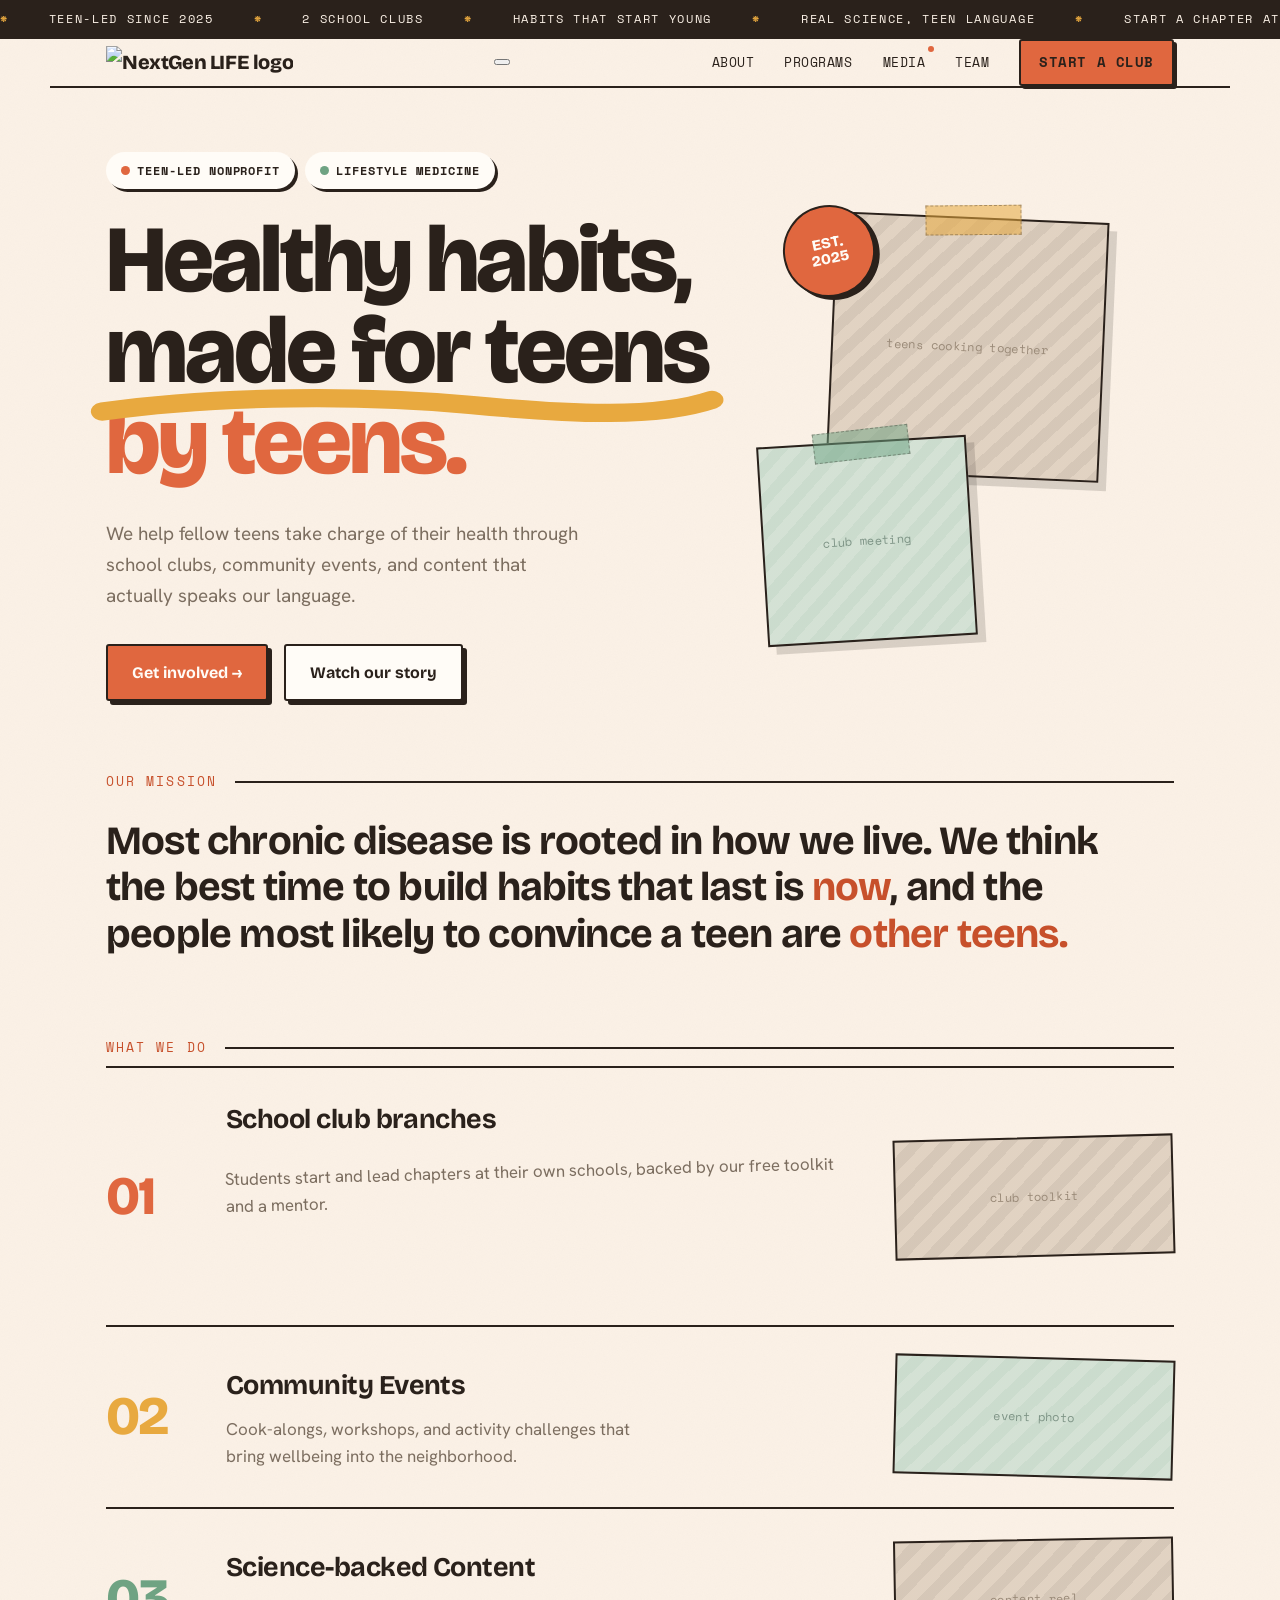
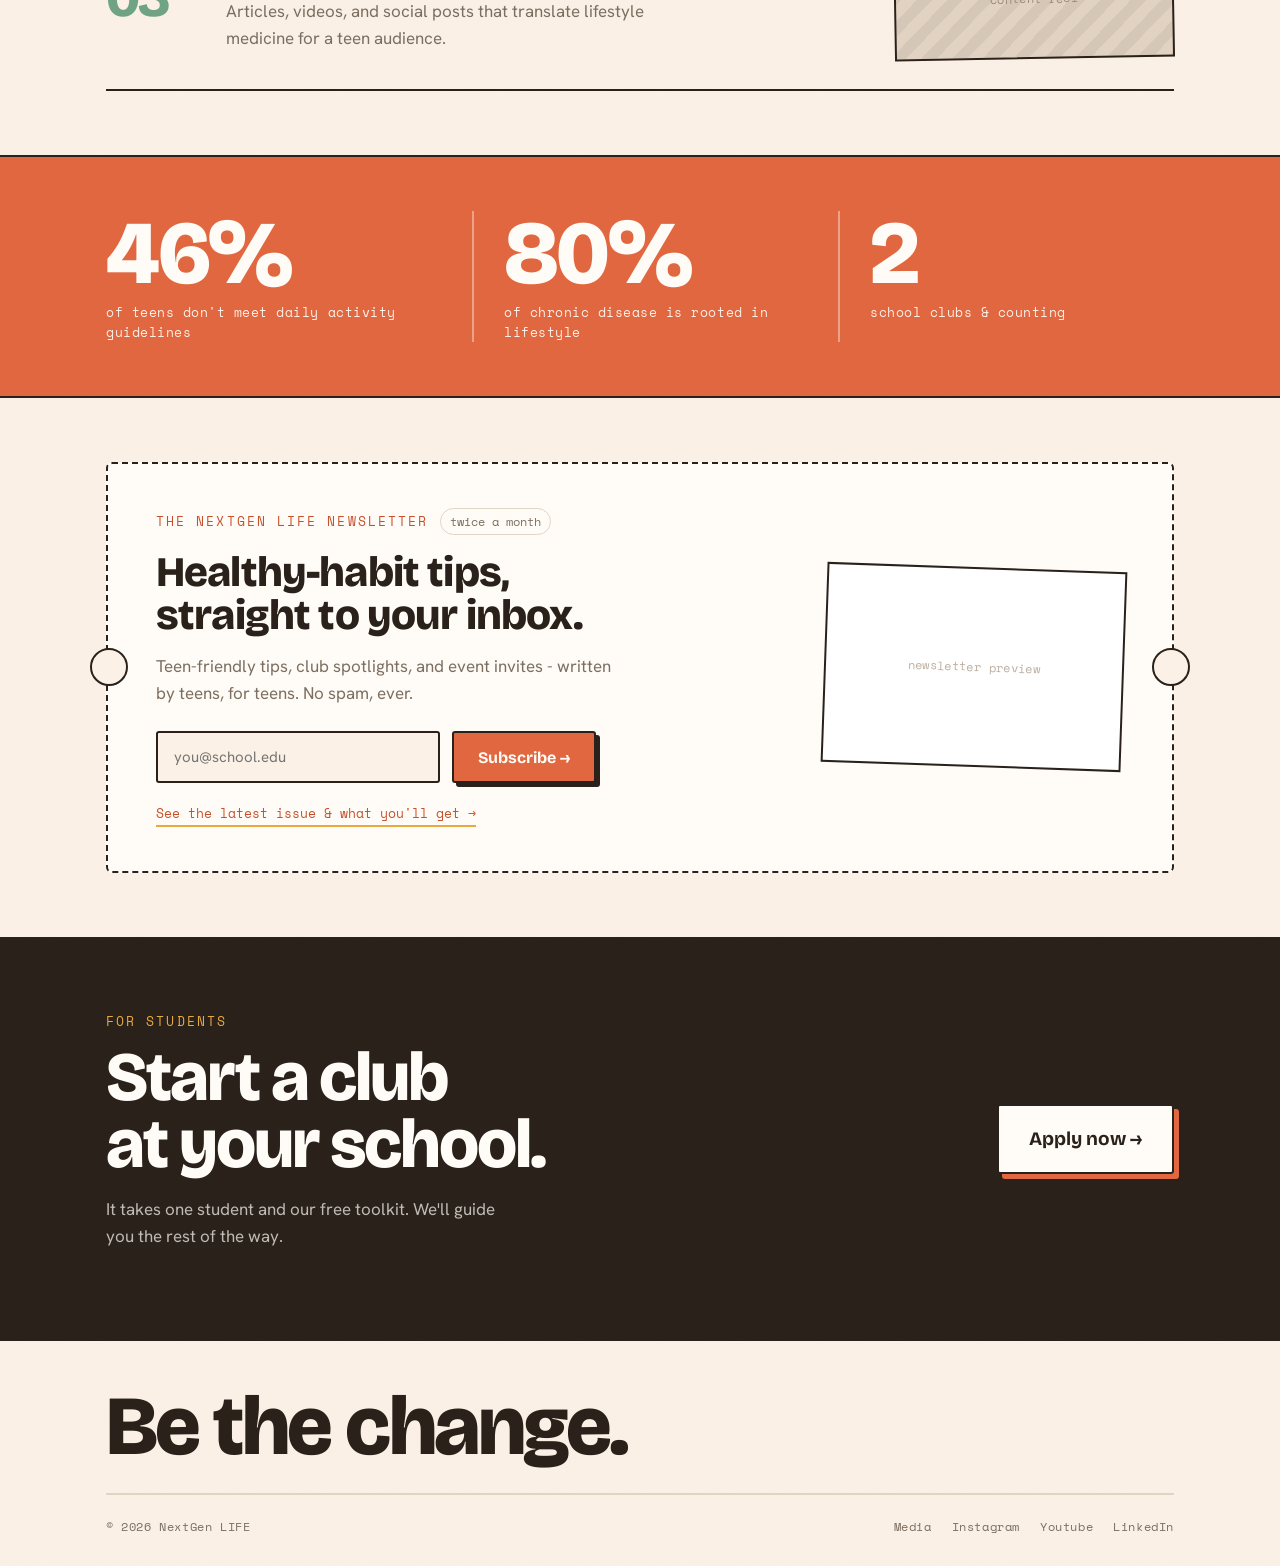
==== commit 01d193bd: "fixed bugs" ====
--- a/index.html
+++ b/index.html
@@ -5,6 +5,8 @@
         <meta name="viewport" content="width = device-width, initial-scale=1"/>
         <title>NextGen LIFE - Home</title>
         <link rel="stylesheet" href="life.css">
+        <link rel="preconnect" href="https://fonts.googleapis.com" />
+        <link href="https://fonts.googleapis.com/css2?family=Manrope:wght@500;600;800&display=swap" rel="stylesheet" />
     </head>
 
     <body>
@@ -18,7 +20,8 @@
 
         <!--header-->
         <header class="wrap head">
-            <a class="brand" href="index.html"><span class="mark"></span>Teen Lifestyle Medicine</a>
+            <a class="brand" href="index.html"><img class="logo-img" src="#" alt="NextGen LIFE logo" /></a>
+            <button class="nav-toggle" aria-label="Toggle menu" aria-expanded="false" onclick="this.setAttribute('aria-expanded', this.getAttribute('aria-expanded')!=='true'); this.nextElementSibling.classList.toggle('open')"><span></span><span></span><span></span></button>
             <nav class="nav">
                 <a class="hide-sm" href="about.html">About</a>
                 <a class="hide-sm" href="programs.html">Programs</a>
@@ -109,8 +112,8 @@
                     <div style="font-family:var(--mono);font-size:13px;letter-spacing:.04em;line-height:1.5;margin-top:6px;opacity:.92;">of chronic disease is rooted in lifestyle</div>
                 </div>
                 <div style="border-left:2px solid rgba(255,252,247,.4);padding-left:30px;">
-                    <div class="display" style="font-size:clamp(56px,7vw,92px);">25+</div>
-                    <div style="font-family:var(--mono);font-size:13px;letter-spacing:.04em;line-height:1.5;margin-top:6px;opacity:.92;">school clubs &amp; counting</div>
+                    <div class="display" style="font-size:clamp(56px,7vw,92px);">2</div>
+                    <div style="font-family:var(--mono);font-size:13px;letter-spacing:.04em;line-height:1.5;margin-top:6px;opacity:.92;">school clubs & counting</div>
                 </div>
             </div>
         </section>
@@ -129,7 +132,7 @@
                         <input class="field" type="email" name="email" placeholder="you@school.edu" aria-label="Email address" required style="flex:1;min-width:200px;" />
                         <button class="btn" type="submit">Subscribe →</button>
                     </form>
-                    <div style="margin-top:16px;"><a href="TLM Media.html" style="font-family:var(--mono);font-size:13px;color:var(--coral-deep);border-bottom:2px solid var(--marigold);padding-bottom:2px;">See the latest issue &amp; what you'll get →</a></div>
+                    <div style="margin-top:16px;"><a href="TLM Media.html" style="font-family:var(--mono);font-size:13px;color:var(--coral-deep);border-bottom:2px solid var(--marigold);padding-bottom:2px;">See the latest issue & what you'll get →</a></div>
                 </div>
                 <div class="photo plain" style="height:200px;transform:rotate(2deg);background:#fff;background-image:none;border-style:solid;color:#bdae9f;">newsletter preview</div>
             </div>
@@ -152,7 +155,7 @@
             <div class="wrap" style="padding:48px 56px 30px;">
                 <div class="foot-word" style="font-size:clamp(40px,7vw,84px);">Be the change.</div>
                 <div style="display:flex;justify-content:space-between;align-items:center;margin-top:28px;padding-top:22px;border-top:2px solid var(--line);flex-wrap:wrap;gap:14px;font-family:var(--mono);font-size:12px;letter-spacing:.05em;color:var(--sub);">
-                    <span>© 2026 Teen Lifestyle Medicine</span>
+                    <span>© 2026 NextGen LIFE</span>
                     <span style="display:flex;gap:20px;">
                         <a href="media.html">Media</a>
                         <a href="#">Instagram</a>
